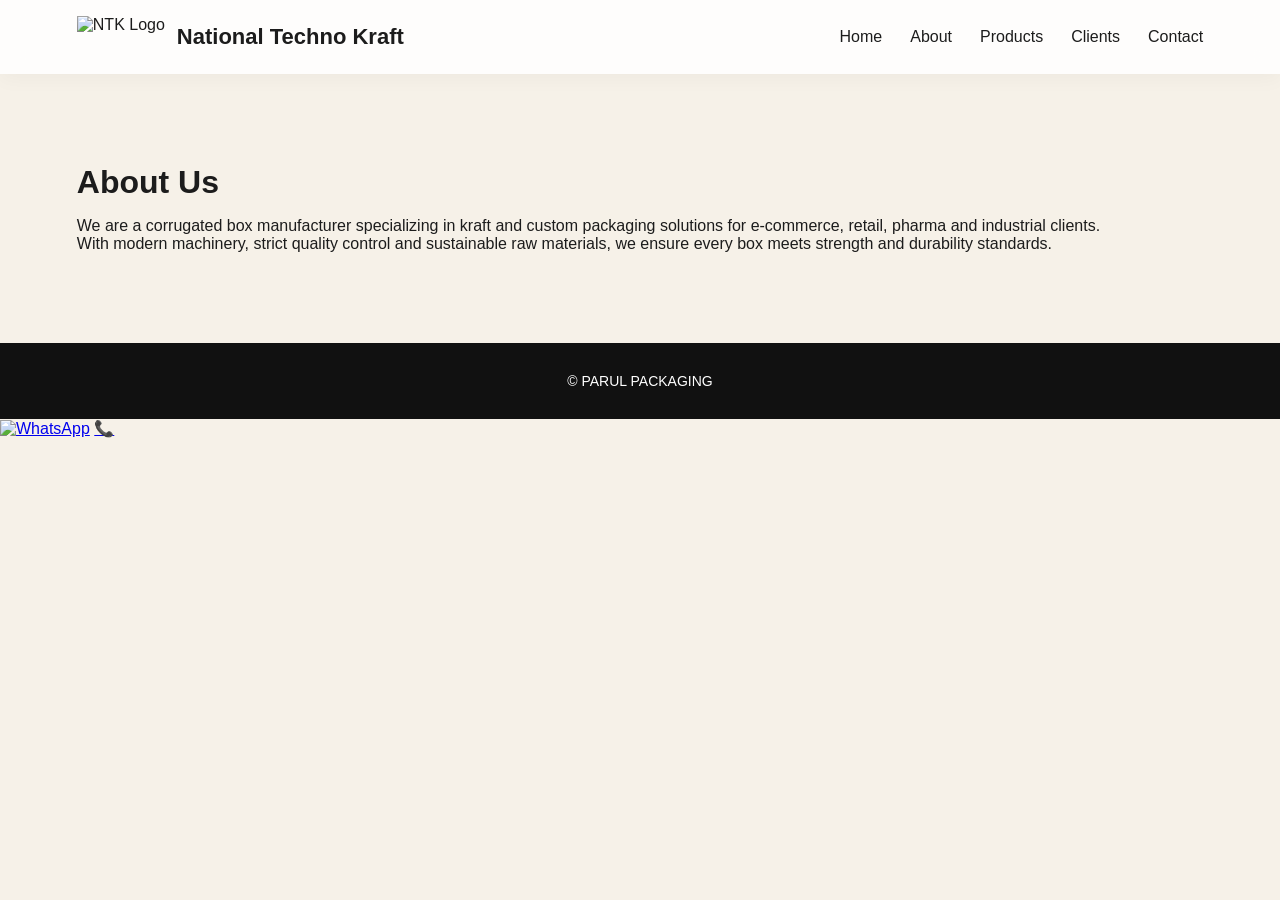
==== about.html @ b8f7e7db "aaaa" ====
<!doctype html>
<html>
<head>
  <meta charset="utf-8">
  <meta name="viewport" content="width=device-width, initial-scale=1">
  <title>About Us</title>
  <link rel="stylesheet" href="style.css">
</head>
<body>

<nav>
  <div class="logo brand">
  <img src="ntk-logo.png" alt="NTK Logo">
  <span>National Techno Kraft</span>
</div>
<div class="menu-toggle">☰</div>

  <div class="navlinks">
    <a href="index.html">Home</a>
    <a href="about.html">About</a>
    <a href="products.html">Products</a>
    <a href="clients.html">Clients</a>
    <a href="contact.html">Contact</a>
  </div>
</nav>

<section class="reveal">
  <h2>About Us</h2>
  <p>
    We are a corrugated box manufacturer specializing in kraft and custom
    packaging solutions for e-commerce, retail, pharma and industrial clients.
  </p>

  <p>
    With modern machinery, strict quality control and sustainable raw materials,
    we ensure every box meets strength and durability standards.
  </p>
</section>

<footer>© PARUL PACKAGING</footer>

<div class="float-wrap">
  <a class="float-btn float-whatsapp" href="https://wa.me/919310332111" target="_blank" title="WhatsApp"><img src="https://upload.wikimedia.org/wikipedia/commons/6/6b/WhatsApp.svg" alt="WhatsApp"></a>
  <a class="float-btn float-call" href="tel:+919310332111" title="Call">📞</a>
</div>

<script src="script.js"></script>
</body>
</html>
---- style.css ----
/* ================= ROOT VARIABLES ================= */

:root{
  --bg-main:#f6f1e8;
  --bg-soft:#efe6d8;
  --bg-card:#ffffff;
  --accent:#7a4b2a;
  --accent-light:#a26a42;
  --text-dark:#1c1c1c;
  --text-muted:#6d6d6d;
  --shadow-soft:0 10px 30px rgba(0,0,0,0.06);
  --radius:14px;
}

*{
  box-sizing:border-box;
  margin:0;
  padding:0;
}

html{
  scroll-behavior:smooth;
}

body{
  font-family:'Poppins',sans-serif;
  background:var(--bg-main);
  color:var(--text-dark);
  -webkit-font-smoothing:antialiased;
}

/* ================= NAVBAR ================= */

nav{
  position:sticky;
  top:0;
  background:rgba(255,255,255,0.85);
  backdrop-filter:blur(12px);
  -webkit-backdrop-filter:blur(12px);
  padding:16px 6%;
  display:flex;
  align-items:center;
  justify-content:space-between;
  z-index:1000;
  box-shadow:0 4px 20px rgba(0,0,0,0.04);
}

.brand{
  display:flex;
  align-items:center;
  gap:12px;
}

.brand img{
  height:42px;
}

.brand span{
  font-size:22px;
  font-weight:600;
}

/* NAV LINKS DESKTOP */

.navlinks{
  display:flex;
  gap:28px;
}

.navlinks a{
  text-decoration:none;
  color:var(--text-dark);
  font-weight:500;
  position:relative;
}

.navlinks a::after{
  content:"";
  position:absolute;
  bottom:-6px;
  left:0;
  width:0;
  height:2px;
  background:var(--accent);
  transition:0.3s;
}

.navlinks a:hover::after{
  width:100%;
}

/* MOBILE MENU BUTTON (LEFT) */

.menu-toggle{
  font-size:28px;
  cursor:pointer;
  display:none;
}

/* ================= HERO ================= */

.hero{
  padding:100px 6%;
  background:linear-gradient(135deg,var(--bg-soft),#f9f4ec);
}

.hero-inner{
  display:flex;
  align-items:center;
  justify-content:space-between;
  gap:50px;
  flex-wrap:wrap;
}

.hero h1{
  font-size:48px;
  margin-bottom:20px;
}

.hero p{
  max-width:600px;
  color:var(--text-muted);
  line-height:1.6;
  margin-bottom:30px;
}

.cta-btn{
  background:var(--accent);
  color:white;
  padding:14px 26px;
  border-radius:30px;
  text-decoration:none;
  display:inline-block;
  transition:0.3s;
}

.cta-btn:hover{
  background:var(--accent-light);
  transform:translateY(-2px);
}

/* ================= SECTIONS ================= */

section{
  padding:90px 6%;
}

section h2{
  font-size:32px;
  margin-bottom:16px;
}

.section-sub{
  color:var(--text-muted);
  max-width:600px;
}

/* ================= GRID ================= */

.grid{
  display:grid;
  grid-template-columns:repeat(auto-fit,minmax(280px,1fr));
  gap:35px;
  margin-top:40px;
}

.card{
  background:var(--bg-card);
  border-radius:var(--radius);
  padding:24px;
  box-shadow:var(--shadow-soft);
  transition:0.4s ease;
}

.card:hover{
  transform:translateY(-10px);
  box-shadow:0 20px 50px rgba(0,0,0,0.1);
}

.card img{
  width:100%;
  height:220px;
  object-fit:cover;
  border-radius:12px;
  margin-bottom:18px;
}

.card h3{
  margin-bottom:10px;
}

.card p{
  color:var(--text-muted);
  line-height:1.5;
}

/* ================= CLIENT LOGOS ================= */

.clients-logos{
  display:grid;
  grid-template-columns:repeat(auto-fit,minmax(180px,1fr));
  gap:30px;
  margin-top:40px;
}

.client-logo{
  background:white;
  padding:20px;
  border-radius:var(--radius);
  box-shadow:var(--shadow-soft);
  display:flex;
  align-items:center;
  justify-content:center;
  transition:0.3s;
}

.client-logo:hover{
  transform:scale(1.05);
}

.client-logo img{
  max-height:80px;
  object-fit:contain;
}

/* ================= CONTACT ================= */

input,textarea{
  width:100%;
  padding:14px;
  margin-bottom:16px;
  border-radius:10px;
  border:1px solid #ddd;
  font-family:inherit;
}

button{
  background:var(--accent);
  color:white;
  padding:12px 24px;
  border:none;
  border-radius:30px;
  cursor:pointer;
  transition:0.3s;
}

button:hover{
  background:var(--accent-light);
}

/* ================= FOOTER ================= */

footer{
  background:#111;
  color:white;
  text-align:center;
  padding:30px;
  font-size:14px;
}

/* ================= SCROLL ANIMATION ================= */

.reveal{
  opacity:0;
  transform:translateY(40px);
  transition:all 0.9s ease;
}

.reveal.show{
  opacity:1;
  transform:translateY(0);
}

/* ================= MOBILE ================= */

@media(max-width:768px){

  nav{
    justify-content:flex-start;
    gap:15px;
  }

  .menu-toggle{
    display:block;
    order:-1; /* forces LEFT side */
  }

  .navlinks{
    position:fixed;
    top:0;
    left:-260px;
    height:100vh;
    width:240px;
    background:white;
    flex-direction:column;
    padding-top:80px;
    gap:25px;
    box-shadow:5px 0 30px rgba(0,0,0,0.1);
    transition:0.4s;
  }

  .navlinks.open{
    left:0;
  }

  .hero-inner{
    flex-direction:column;
  }

  .hero h1{
    font-size:32px;
  }

}
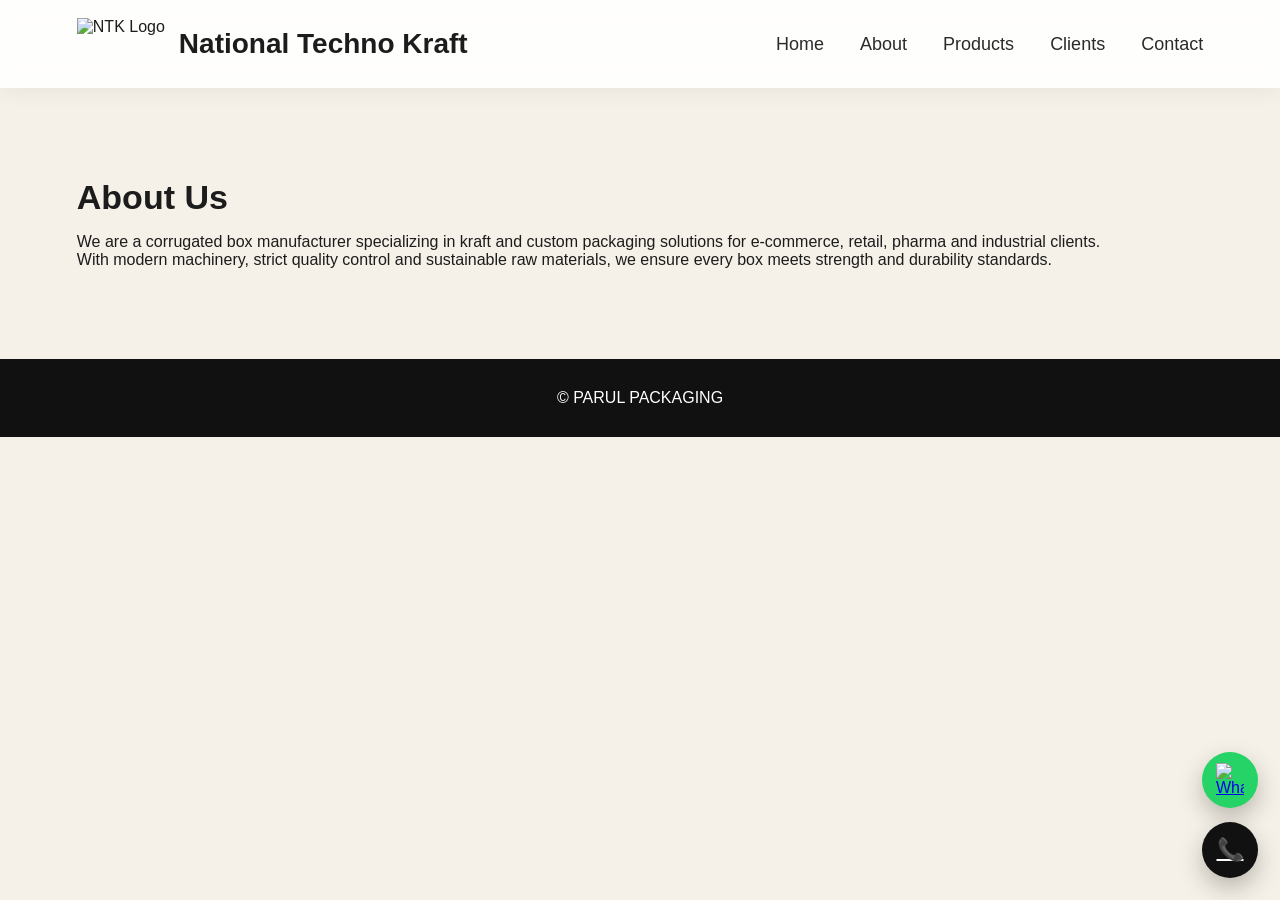
==== commit ceebc415: "ddd" ====
--- a/about.html
+++ b/about.html
@@ -10,7 +10,7 @@
 
 <nav>
   <div class="logo brand">
-  <img src="ntk-logo.png" alt="NTK Logo">
+  <img src="image/capture.png" alt="NTK Logo">
   <span>National Techno Kraft</span>
 </div>
 <div class="menu-toggle">☰</div>
--- a/style.css
+++ b/style.css
@@ -1,314 +1,251 @@
-/* ================= ROOT VARIABLES ================= */
-
 :root{
-  --bg-main:#f6f1e8;
-  --bg-soft:#efe6d8;
-  --bg-card:#ffffff;
-  --accent:#7a4b2a;
-  --accent-light:#a26a42;
-  --text-dark:#1c1c1c;
-  --text-muted:#6d6d6d;
-  --shadow-soft:0 10px 30px rgba(0,0,0,0.06);
-  --radius:14px;
-}
-
-*{
-  box-sizing:border-box;
-  margin:0;
-  padding:0;
-}
-
-html{
-  scroll-behavior:smooth;
-}
+--bg-main:#f6f1e8;
+--bg-soft:#efe6d8;
+--bg-card:#ffffff;
+--accent:#7a4b2a;
+--accent-light:#a26a42;
+--text-dark:#1c1c1c;
+--text-muted:#6d6d6d;
+--shadow-soft:0 10px 30px rgba(0,0,0,0.06);
+--radius:14px;
+}
+
+*{box-sizing:border-box;margin:0;padding:0}
 
 body{
-  font-family:'Poppins',sans-serif;
-  background:var(--bg-main);
-  color:var(--text-dark);
-  -webkit-font-smoothing:antialiased;
-}
-
-/* ================= NAVBAR ================= */
+font-family:'Poppins',sans-serif;
+background:var(--bg-main);
+color:var(--text-dark);
+}
+
+/* NAVBAR */
 
 nav{
-  position:sticky;
-  top:0;
-  background:rgba(255,255,255,0.85);
-  backdrop-filter:blur(12px);
-  -webkit-backdrop-filter:blur(12px);
-  padding:16px 6%;
-  display:flex;
-  align-items:center;
-  justify-content:space-between;
-  z-index:1000;
-  box-shadow:0 4px 20px rgba(0,0,0,0.04);
+position:sticky;
+top:0;
+background:rgba(255,255,255,0.9);
+backdrop-filter:blur(12px);
+-webkit-backdrop-filter:blur(12px);
+padding:18px 6%;
+display:flex;
+align-items:center;
+justify-content:space-between;
+z-index:1000;
+box-shadow:0 4px 20px rgba(0,0,0,0.05);
 }
 
 .brand{
-  display:flex;
-  align-items:center;
-  gap:12px;
-}
-
-.brand img{
-  height:42px;
-}
+display:flex;
+align-items:center;
+gap:14px;
+}
+
+.brand img{height:52px}
 
 .brand span{
-  font-size:22px;
-  font-weight:600;
-}
-
-/* NAV LINKS DESKTOP */
+font-size:28px;
+font-weight:600;
+}
+
+/* DESKTOP NAV */
 
 .navlinks{
-  display:flex;
-  gap:28px;
+display:flex;
+gap:36px;
 }
 
 .navlinks a{
-  text-decoration:none;
-  color:var(--text-dark);
-  font-weight:500;
-  position:relative;
-}
-
-.navlinks a::after{
-  content:"";
-  position:absolute;
-  bottom:-6px;
-  left:0;
-  width:0;
-  height:2px;
-  background:var(--accent);
-  transition:0.3s;
-}
-
-.navlinks a:hover::after{
-  width:100%;
-}
-
-/* MOBILE MENU BUTTON (LEFT) */
+text-decoration:none;
+color:#2a2a2a;
+font-size:18px;
+font-weight:500;
+}
+
+/* MOBILE BUTTON */
 
 .menu-toggle{
-  font-size:28px;
-  cursor:pointer;
-  display:none;
-}
-
-/* ================= HERO ================= */
+display:none;
+font-size:30px;
+cursor:pointer;
+color:var(--accent);
+}
+
+/* HERO */
 
 .hero{
-  padding:100px 6%;
-  background:linear-gradient(135deg,var(--bg-soft),#f9f4ec);
+padding:100px 6%;
+background:linear-gradient(135deg,var(--bg-soft),#f9f4ec);
 }
 
 .hero-inner{
-  display:flex;
-  align-items:center;
-  justify-content:space-between;
-  gap:50px;
-  flex-wrap:wrap;
+display:flex;
+align-items:center;
+gap:60px;
+flex-wrap:wrap;
 }
 
 .hero h1{
-  font-size:48px;
-  margin-bottom:20px;
+font-size:50px;
+margin-bottom:20px;
 }
 
 .hero p{
-  max-width:600px;
-  color:var(--text-muted);
-  line-height:1.6;
-  margin-bottom:30px;
+max-width:600px;
+color:var(--text-muted);
+margin-bottom:30px;
+line-height:1.6;
 }
 
 .cta-btn{
-  background:var(--accent);
-  color:white;
-  padding:14px 26px;
-  border-radius:30px;
-  text-decoration:none;
-  display:inline-block;
-  transition:0.3s;
-}
-
-.cta-btn:hover{
-  background:var(--accent-light);
-  transform:translateY(-2px);
-}
-
-/* ================= SECTIONS ================= */
-
-section{
-  padding:90px 6%;
-}
-
-section h2{
-  font-size:32px;
-  margin-bottom:16px;
-}
-
-.section-sub{
-  color:var(--text-muted);
-  max-width:600px;
-}
-
-/* ================= GRID ================= */
+background:var(--accent);
+color:white;
+padding:14px 28px;
+border-radius:30px;
+text-decoration:none;
+}
+
+/* SECTIONS */
+
+section{padding:90px 6%}
+
+section h2{font-size:34px;margin-bottom:16px}
+
+.section-sub{color:var(--text-muted);max-width:600px}
+
+/* CARDS */
 
 .grid{
-  display:grid;
-  grid-template-columns:repeat(auto-fit,minmax(280px,1fr));
-  gap:35px;
-  margin-top:40px;
+display:grid;
+grid-template-columns:repeat(auto-fit,minmax(280px,1fr));
+gap:40px;
+margin-top:40px;
 }
 
 .card{
-  background:var(--bg-card);
-  border-radius:var(--radius);
-  padding:24px;
-  box-shadow:var(--shadow-soft);
-  transition:0.4s ease;
-}
-
-.card:hover{
-  transform:translateY(-10px);
-  box-shadow:0 20px 50px rgba(0,0,0,0.1);
-}
+background:white;
+border-radius:14px;
+padding:24px;
+box-shadow:var(--shadow-soft);
+transition:.3s;
+}
+
+.card:hover{transform:translateY(-8px)}
 
 .card img{
-  width:100%;
-  height:220px;
-  object-fit:cover;
-  border-radius:12px;
-  margin-bottom:18px;
-}
-
-.card h3{
-  margin-bottom:10px;
-}
-
-.card p{
-  color:var(--text-muted);
-  line-height:1.5;
-}
-
-/* ================= CLIENT LOGOS ================= */
+width:100%;
+height:220px;
+object-fit:cover;
+border-radius:12px;
+margin-bottom:18px;
+}
+
+/* CLIENTS */
 
 .clients-logos{
-  display:grid;
-  grid-template-columns:repeat(auto-fit,minmax(180px,1fr));
-  gap:30px;
-  margin-top:40px;
+display:grid;
+grid-template-columns:repeat(auto-fit,minmax(180px,1fr));
+gap:30px;
+margin-top:40px;
 }
 
 .client-logo{
-  background:white;
-  padding:20px;
-  border-radius:var(--radius);
-  box-shadow:var(--shadow-soft);
-  display:flex;
-  align-items:center;
-  justify-content:center;
-  transition:0.3s;
-}
-
-.client-logo:hover{
-  transform:scale(1.05);
-}
-
-.client-logo img{
-  max-height:80px;
-  object-fit:contain;
-}
-
-/* ================= CONTACT ================= */
-
-input,textarea{
-  width:100%;
-  padding:14px;
-  margin-bottom:16px;
-  border-radius:10px;
-  border:1px solid #ddd;
-  font-family:inherit;
-}
-
-button{
-  background:var(--accent);
-  color:white;
-  padding:12px 24px;
-  border:none;
-  border-radius:30px;
-  cursor:pointer;
-  transition:0.3s;
-}
-
-button:hover{
-  background:var(--accent-light);
-}
-
-/* ================= FOOTER ================= */
+background:white;
+padding:20px;
+border-radius:14px;
+box-shadow:var(--shadow-soft);
+display:flex;
+justify-content:center;
+}
+
+/* FOOTER */
 
 footer{
-  background:#111;
-  color:white;
-  text-align:center;
-  padding:30px;
-  font-size:14px;
-}
-
-/* ================= SCROLL ANIMATION ================= */
+background:#111;
+color:white;
+text-align:center;
+padding:30px;
+}
+
+/* FLOATING BUTTONS */
+
+.float-wrap{
+position:fixed;
+bottom:22px;
+right:22px;
+display:flex;
+flex-direction:column;
+gap:14px;
+z-index:9999;
+}
+
+.float-btn{
+width:56px;
+height:56px;
+border-radius:50%;
+display:flex;
+align-items:center;
+justify-content:center;
+box-shadow:0 10px 25px rgba(0,0,0,.25);
+}
+
+.float-whatsapp{background:#25D366}
+
+.float-call{
+background:#111;
+color:white;
+font-size:22px;
+}
+
+.float-whatsapp img{width:28px}
+
+/* ANIMATION */
 
 .reveal{
-  opacity:0;
-  transform:translateY(40px);
-  transition:all 0.9s ease;
+opacity:0;
+transform:translateY(40px);
+transition:.8s;
 }
 
 .reveal.show{
-  opacity:1;
-  transform:translateY(0);
-}
-
-/* ================= MOBILE ================= */
+opacity:1;
+transform:none;
+}
+
+/* MOBILE */
 
 @media(max-width:768px){
 
-  nav{
-    justify-content:flex-start;
-    gap:15px;
-  }
-
-  .menu-toggle{
-    display:block;
-    order:-1; /* forces LEFT side */
-  }
-
-  .navlinks{
-    position:fixed;
-    top:0;
-    left:-260px;
-    height:100vh;
-    width:240px;
-    background:white;
-    flex-direction:column;
-    padding-top:80px;
-    gap:25px;
-    box-shadow:5px 0 30px rgba(0,0,0,0.1);
-    transition:0.4s;
-  }
-
-  .navlinks.open{
-    left:0;
-  }
-
-  .hero-inner{
-    flex-direction:column;
-  }
-
-  .hero h1{
-    font-size:32px;
-  }
-
-}
+.menu-toggle{display:block}
+
+.navlinks{
+position:fixed;
+top:0;
+left:-260px;
+height:100vh;
+width:240px;
+background:linear-gradient(180deg,#f6efe6,#efe3d2);
+padding-top:110px;
+display:flex;
+flex-direction:column;
+gap:24px;
+box-shadow:6px 0 30px rgba(0,0,0,.15);
+transition:.4s;
+}
+
+.navlinks.open{left:0}
+
+.navlinks a{
+font-size:19px;
+padding-left:28px;
+color:#7a4b2a;
+}
+
+.hero-inner{flex-direction:column}
+
+.hero h1{font-size:32px}
+
+.brand span{font-size:20px}
+
+.brand img{height:40px}
+
+}
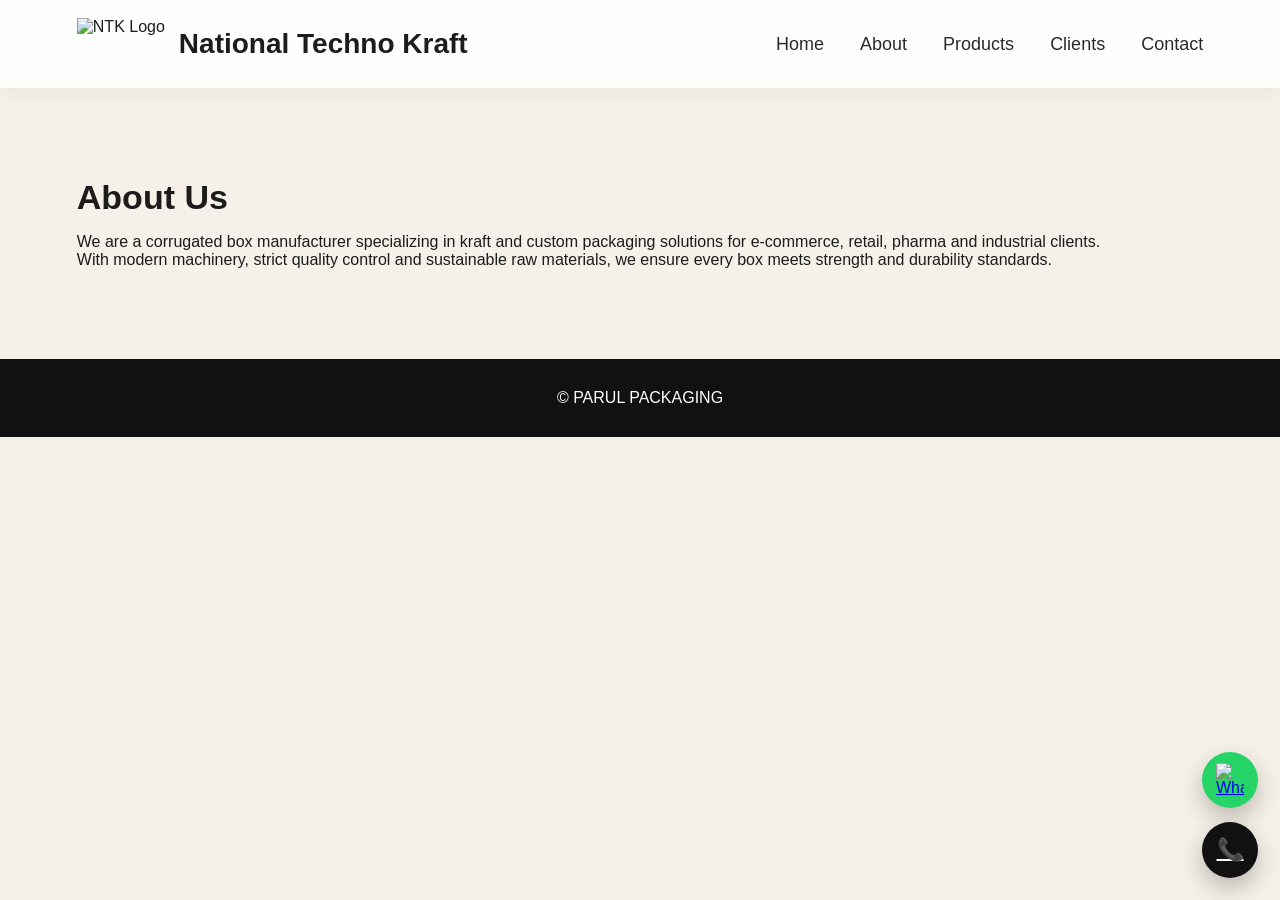
==== commit c0dc2af7: "Update about.html" ====
--- a/about.html
+++ b/about.html
@@ -10,7 +10,7 @@
 
 <nav>
   <div class="logo brand">
-  <img src="image/capture.png" alt="NTK Logo">
+  <img src="image/Capture.png" alt="NTK Logo">
   <span>National Techno Kraft</span>
 </div>
 <div class="menu-toggle">☰</div>
@@ -47,3 +47,4 @@
 <script src="script.js"></script>
 </body>
 </html>
+
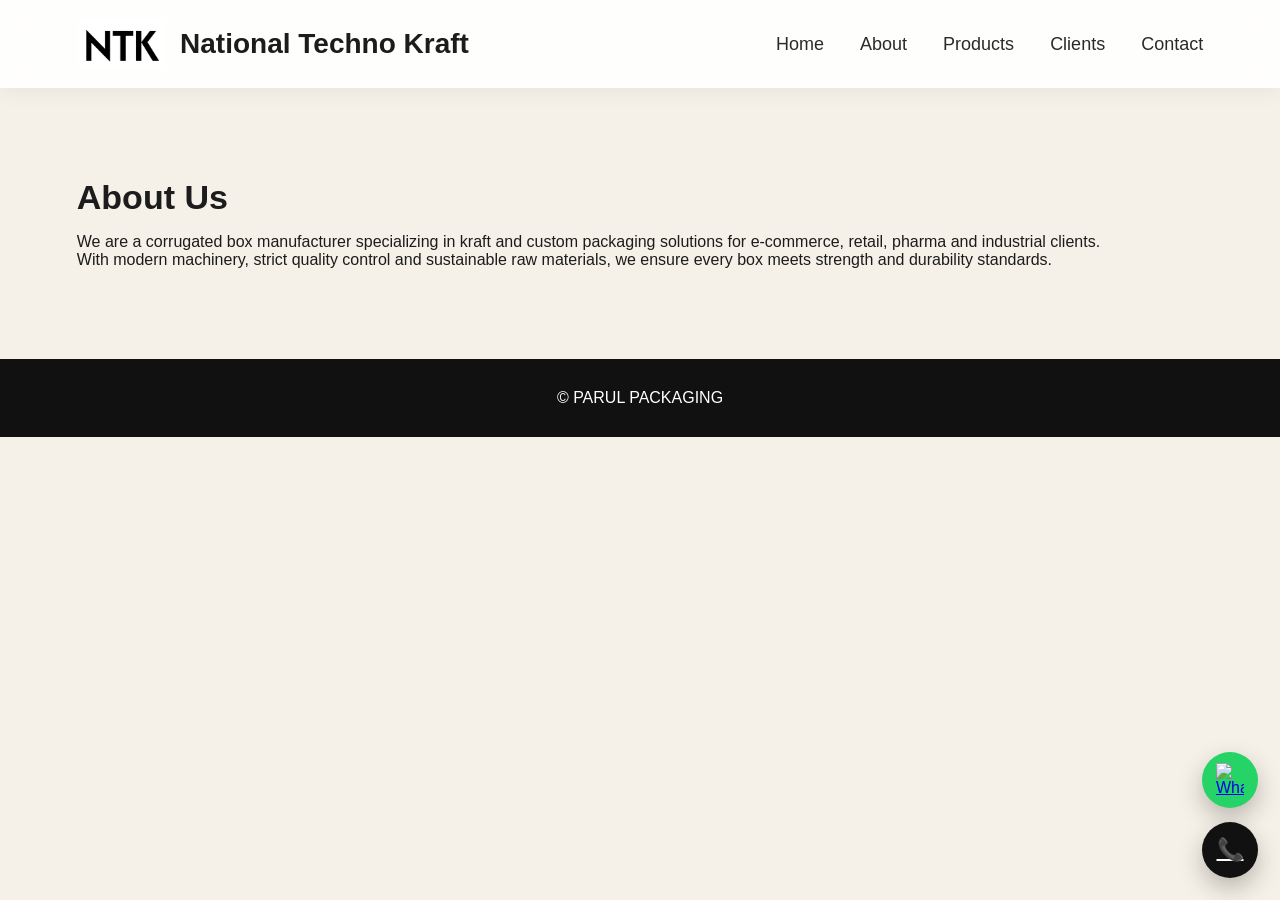
==== commit a1c7ab48: "ddd" ====
--- a/about.html
+++ b/about.html
@@ -10,7 +10,7 @@
 
 <nav>
   <div class="logo brand">
-  <img src="image/Capture.png" alt="NTK Logo">
+  <img src="image/Capture.PNG" alt="NTK Logo">
   <span>National Techno Kraft</span>
 </div>
 <div class="menu-toggle">☰</div>
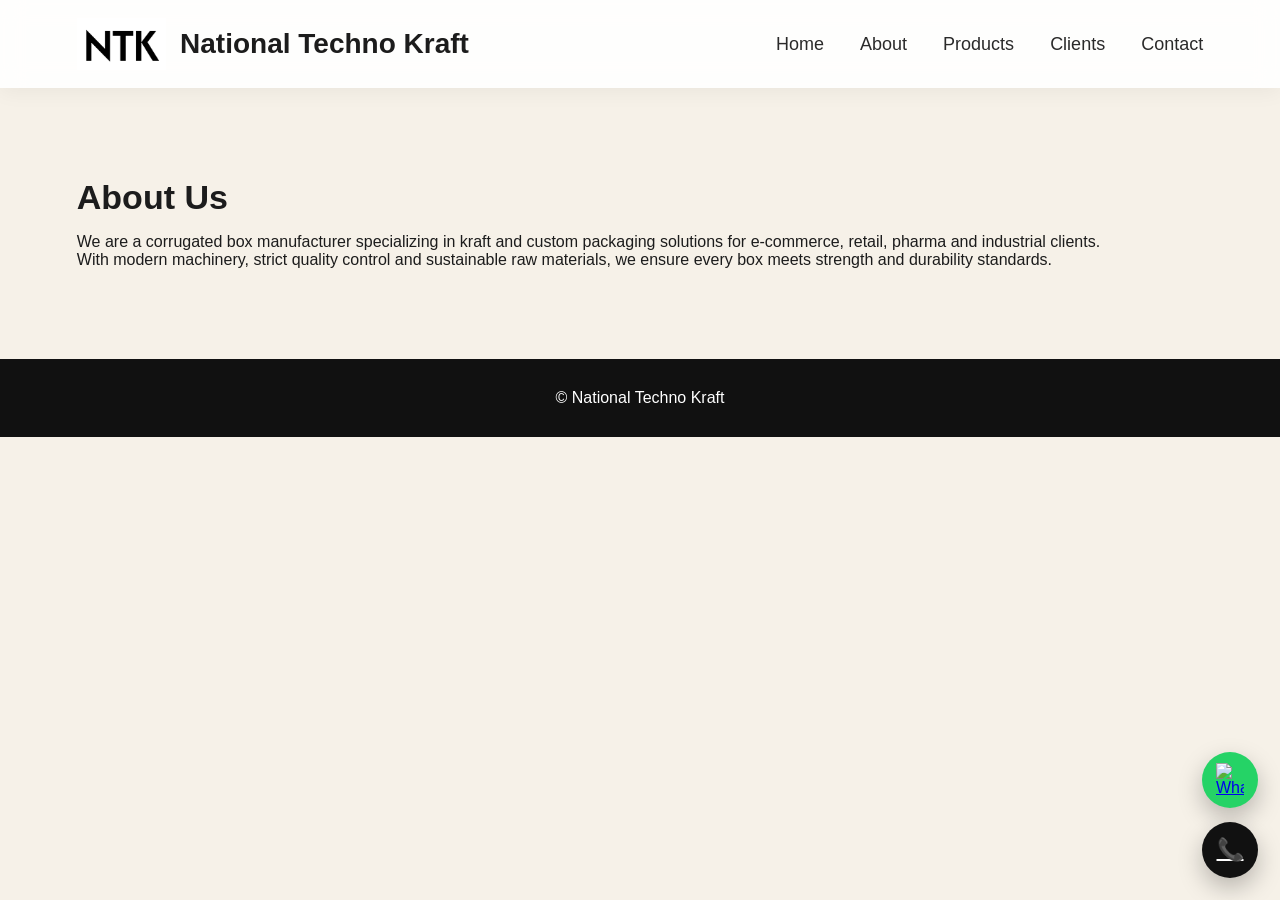
==== commit 931359d7: "push" ====
--- a/about.html
+++ b/about.html
@@ -37,7 +37,7 @@
   </p>
 </section>
 
-<footer>© PARUL PACKAGING</footer>
+<footer>© National Techno Kraft</footer>
 
 <div class="float-wrap">
   <a class="float-btn float-whatsapp" href="https://wa.me/919310332111" target="_blank" title="WhatsApp"><img src="https://upload.wikimedia.org/wikipedia/commons/6/6b/WhatsApp.svg" alt="WhatsApp"></a>
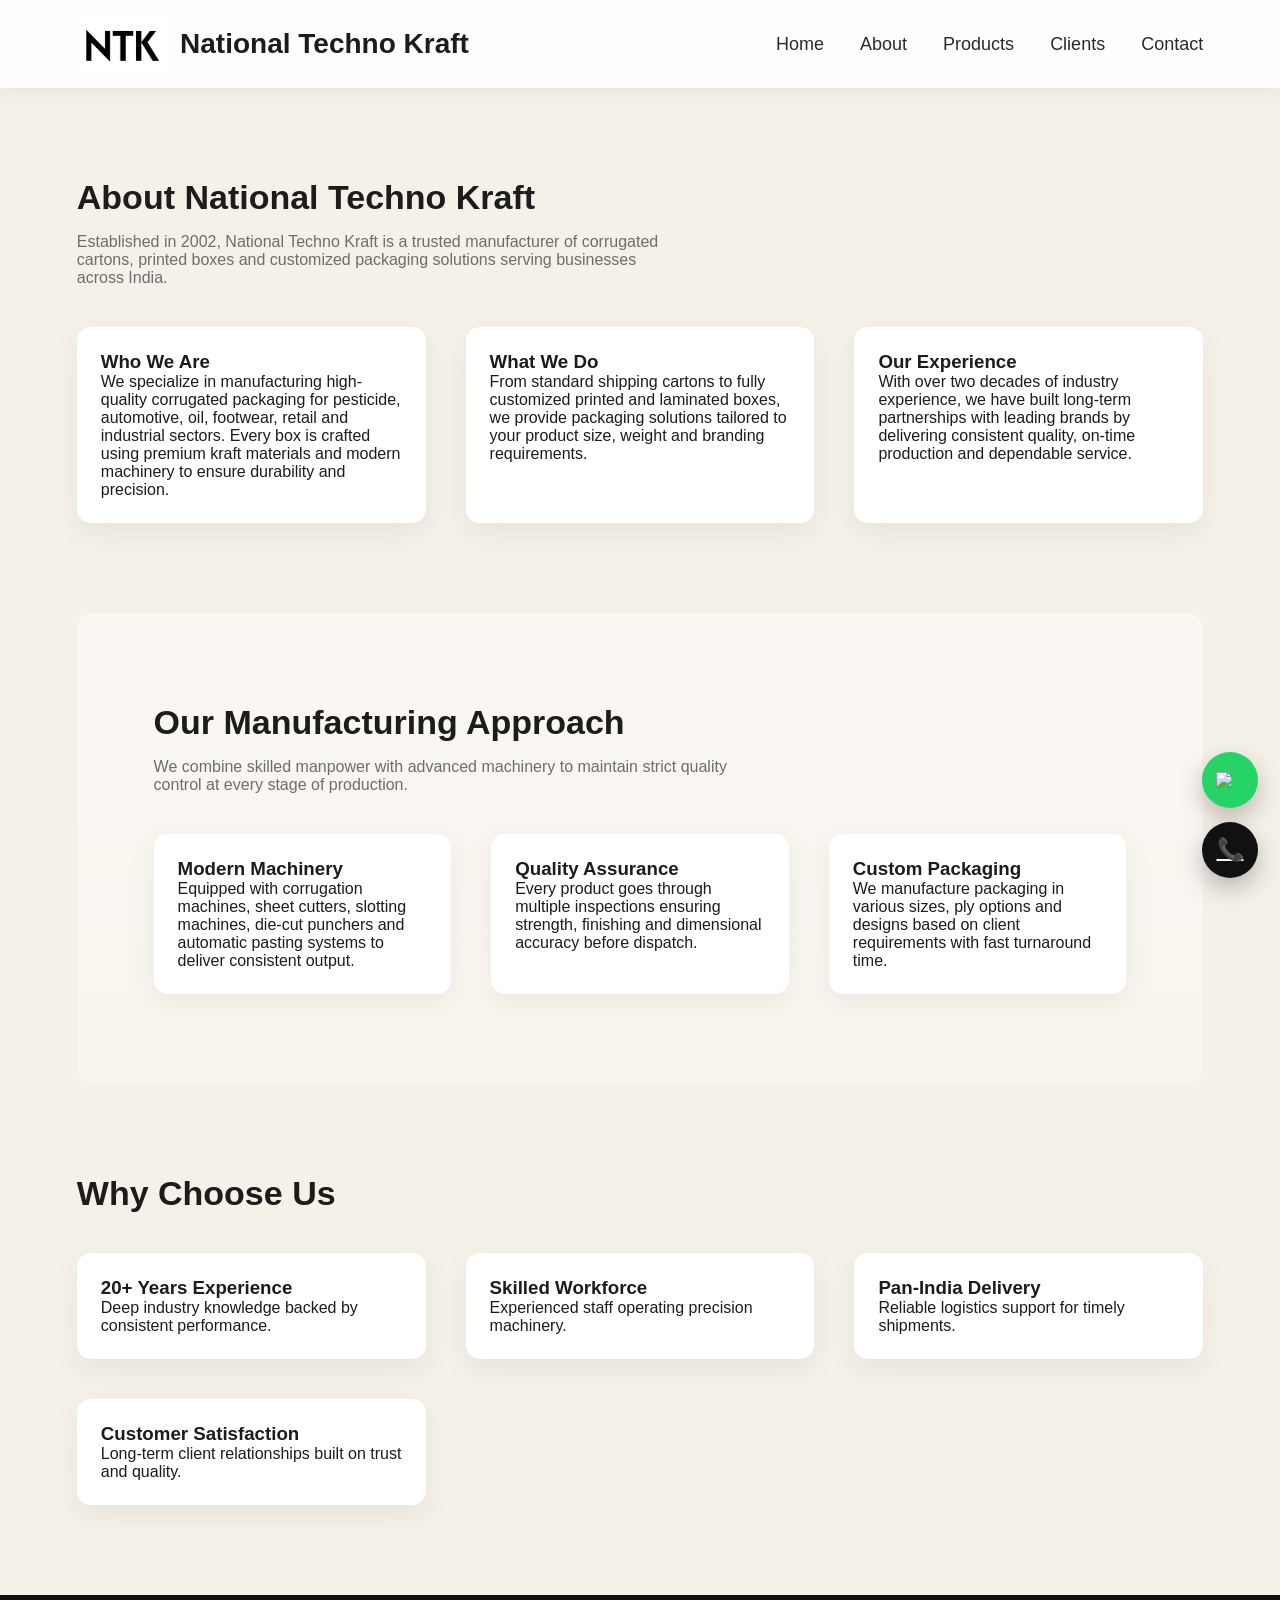
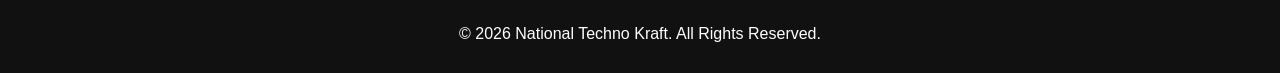
==== commit b773e66e: "dd" ====
--- a/about.html
+++ b/about.html
@@ -1,50 +1,148 @@
 <!doctype html>
 <html>
 <head>
-  <meta charset="utf-8">
-  <meta name="viewport" content="width=device-width, initial-scale=1">
-  <title>About Us</title>
-  <link rel="stylesheet" href="style.css">
+<meta charset="utf-8">
+<meta name="viewport" content="width=device-width, initial-scale=1">
+<title>About — National Techno Kraft</title>
+<link rel="stylesheet" href="style.css">
 </head>
+
 <body>
 
 <nav>
-  <div class="logo brand">
-  <img src="image/Capture.PNG" alt="NTK Logo">
-  <span>National Techno Kraft</span>
+<div class="logo brand">
+<img src="image/Capture.PNG" alt="NTK Logo">
+<span>National Techno Kraft</span>
 </div>
+
 <div class="menu-toggle">☰</div>
 
-  <div class="navlinks">
-    <a href="index.html">Home</a>
-    <a href="about.html">About</a>
-    <a href="products.html">Products</a>
-    <a href="clients.html">Clients</a>
-    <a href="contact.html">Contact</a>
-  </div>
+<div class="navlinks">
+<a href="index.html">Home</a>
+<a href="about.html">About</a>
+<a href="products.html">Products</a>
+<a href="clients.html">Clients</a>
+<a href="contact.html">Contact</a>
+</div>
 </nav>
 
-<section class="reveal">
-  <h2>About Us</h2>
-  <p>
-    We are a corrugated box manufacturer specializing in kraft and custom
-    packaging solutions for e-commerce, retail, pharma and industrial clients.
-  </p>
+<!-- ABOUT INTRO -->
 
-  <p>
-    With modern machinery, strict quality control and sustainable raw materials,
-    we ensure every box meets strength and durability standards.
-  </p>
+<section>
+<h2>About National Techno Kraft</h2>
+
+<p class="section-sub">
+Established in 2002, National Techno Kraft is a trusted manufacturer of corrugated cartons, printed boxes and customized packaging solutions serving businesses across India.
+</p>
+
+<div class="grid">
+
+<div class="card reveal">
+<h3>Who We Are</h3>
+<p>
+We specialize in manufacturing high-quality corrugated packaging for pesticide, automotive, oil, footwear, retail and industrial sectors. Every box is crafted using premium kraft materials and modern machinery to ensure durability and precision.
+</p>
+</div>
+
+<div class="card reveal">
+<h3>What We Do</h3>
+<p>
+From standard shipping cartons to fully customized printed and laminated boxes, we provide packaging solutions tailored to your product size, weight and branding requirements.
+</p>
+</div>
+
+<div class="card reveal">
+<h3>Our Experience</h3>
+<p>
+With over two decades of industry experience, we have built long-term partnerships with leading brands by delivering consistent quality, on-time production and dependable service.
+</p>
+</div>
+
+</div>
+
 </section>
 
-<footer>© National Techno Kraft</footer>
+<!-- OUR PROCESS -->
+
+<section style="background:linear-gradient(180deg,#ffffff80,#ffffff40);border-radius:16px;margin:0 6%;">
+
+<h2>Our Manufacturing Approach</h2>
+
+<p class="section-sub">
+We combine skilled manpower with advanced machinery to maintain strict quality control at every stage of production.
+</p>
+
+<div class="grid">
+
+<div class="card reveal">
+<h3>Modern Machinery</h3>
+<p>
+Equipped with corrugation machines, sheet cutters, slotting machines, die-cut punchers and automatic pasting systems to deliver consistent output.
+</p>
+</div>
+
+<div class="card reveal">
+<h3>Quality Assurance</h3>
+<p>
+Every product goes through multiple inspections ensuring strength, finishing and dimensional accuracy before dispatch.
+</p>
+</div>
+
+<div class="card reveal">
+<h3>Custom Packaging</h3>
+<p>
+We manufacture packaging in various sizes, ply options and designs based on client requirements with fast turnaround time.
+</p>
+</div>
+
+</div>
+
+</section>
+
+<!-- WHY CHOOSE US -->
+
+<section>
+
+<h2>Why Choose Us</h2>
+
+<div class="grid">
+
+<div class="card reveal">
+<h3>20+ Years Experience</h3>
+<p>Deep industry knowledge backed by consistent performance.</p>
+</div>
+
+<div class="card reveal">
+<h3>Skilled Workforce</h3>
+<p>Experienced staff operating precision machinery.</p>
+</div>
+
+<div class="card reveal">
+<h3>Pan-India Delivery</h3>
+<p>Reliable logistics support for timely shipments.</p>
+</div>
+
+<div class="card reveal">
+<h3>Customer Satisfaction</h3>
+<p>Long-term client relationships built on trust and quality.</p>
+</div>
+
+</div>
+
+</section>
+
+<footer>
+© 2026 National Techno Kraft. All Rights Reserved.
+</footer>
 
 <div class="float-wrap">
-  <a class="float-btn float-whatsapp" href="https://wa.me/919310332111" target="_blank" title="WhatsApp"><img src="https://upload.wikimedia.org/wikipedia/commons/6/6b/WhatsApp.svg" alt="WhatsApp"></a>
-  <a class="float-btn float-call" href="tel:+919310332111" title="Call">📞</a>
+<a class="float-btn float-whatsapp" href="https://wa.me/919310332111" target="_blank">
+<img src="https://upload.wikimedia.org/wikipedia/commons/6/6b/WhatsApp.svg">
+</a>
+<a class="float-btn float-call" href="tel:+919310332111">📞</a>
 </div>
 
 <script src="script.js"></script>
+
 </body>
 </html>
-
--- a/style.css
+++ b/style.css
@@ -12,11 +12,19 @@
 
 *{box-sizing:border-box;margin:0;padding:0}
 
+html, body{
+height:100%;
+}
+
 body{
+display:flex;
+flex-direction:column;
+min-height:100vh;
 font-family:'Poppins',sans-serif;
 background:var(--bg-main);
 color:var(--text-dark);
 }
+
 
 /* NAVBAR */
 
@@ -160,11 +168,13 @@
 /* FOOTER */
 
 footer{
+margin-top:auto;
 background:#111;
 color:white;
 text-align:center;
 padding:30px;
 }
+
 
 /* FLOATING BUTTONS */
 
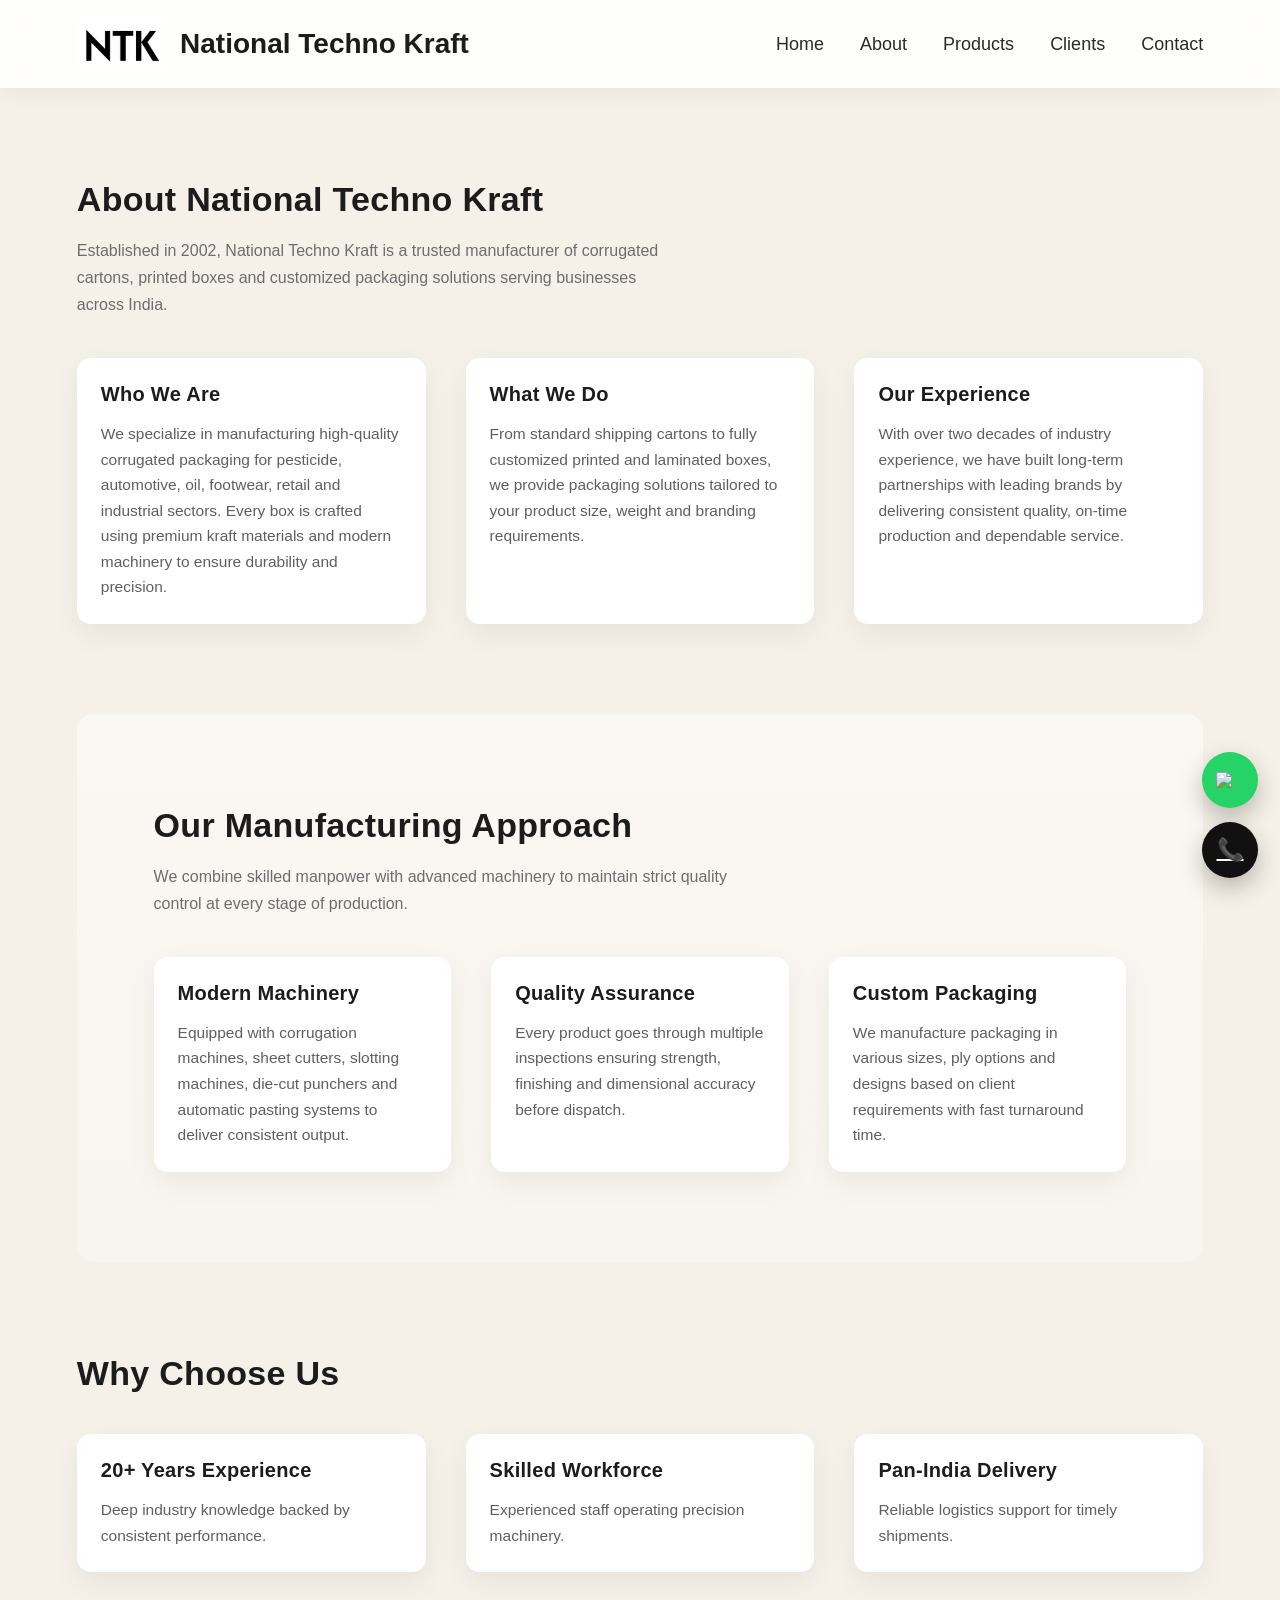
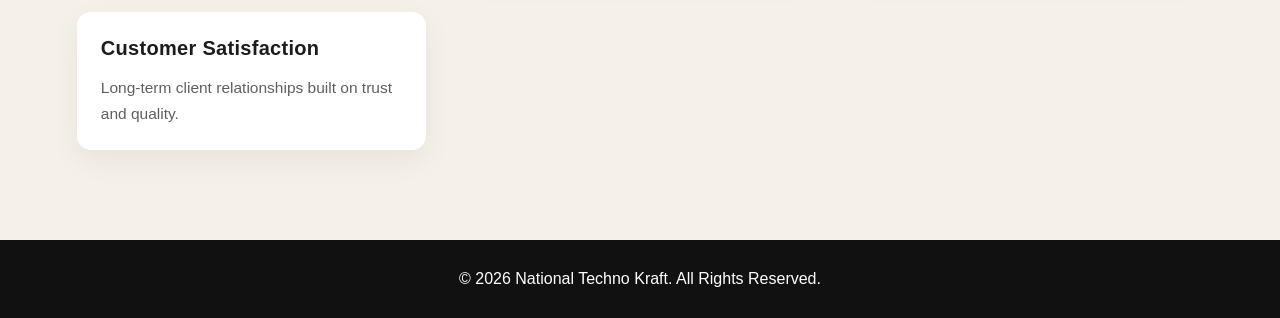
==== commit bbe2073b: "ss" ====
--- a/about.html
+++ b/about.html
@@ -4,7 +4,7 @@
 <meta charset="utf-8">
 <meta name="viewport" content="width=device-width, initial-scale=1">
 <title>About — National Techno Kraft</title>
-<link rel="stylesheet" href="style.css">
+<link rel="stylesheet" href="style.css?v=2">
 </head>
 
 <body>
--- a/style.css
+++ b/style.css
@@ -24,6 +24,117 @@
 background:var(--bg-main);
 color:var(--text-dark);
 }
+/* GLOBAL TEXT POLISH */
+
+h1,h2,h3{
+line-height:1.25;
+letter-spacing:0.3px;
+}
+
+h2{
+margin-bottom:22px;
+}
+
+h3{
+font-size:20px;
+margin-bottom:12px;
+}
+
+p{
+font-size:16px;
+line-height:1.7;
+color:#5f5f5f;
+}
+
+/* SECTION SPACING */
+
+section{
+padding:110px 6%;
+}
+
+/* CARD TYPOGRAPHY FIX */
+
+.card{
+padding:32px;
+}
+
+.card h3{
+margin-bottom:14px;
+}
+
+.card p{
+margin-top:6px;
+font-size:15.5px;
+line-height:1.65;
+}
+
+/* GRID GAP IMPROVEMENT */
+
+.grid{
+gap:45px;
+}
+
+/* MOBILE FONT ADJUST */
+
+@media(max-width:768px){
+
+.menu-toggle{
+display:block;
+font-size:32px;
+cursor:pointer;
+color:var(--accent);
+margin-left:auto;
+}
+
+/* RIGHT SLIDE MENU */
+
+.navlinks{
+position:fixed;
+top:0;
+right:-280px;
+height:100vh;
+width:260px;
+background:linear-gradient(180deg,#f6efe6,#efe3d2);
+padding-top:120px;
+display:flex;
+flex-direction:column;
+gap:28px;
+box-shadow:-6px 0 35px rgba(0,0,0,0.2);
+transition:0.4s ease;
+}
+
+.navlinks.open{
+right:0;
+}
+
+.navlinks a{
+font-size:20px;
+font-weight:600;
+padding-left:32px;
+color:#7a4b2a;
+letter-spacing:.5px;
+}
+
+/* HERO MOBILE */
+
+.hero-inner{
+flex-direction:column;
+}
+
+.hero h1{
+font-size:32px;
+}
+
+.brand span{
+font-size:20px;
+}
+
+.brand img{
+height:40px;
+}
+
+}
+
 
 
 /* NAVBAR */
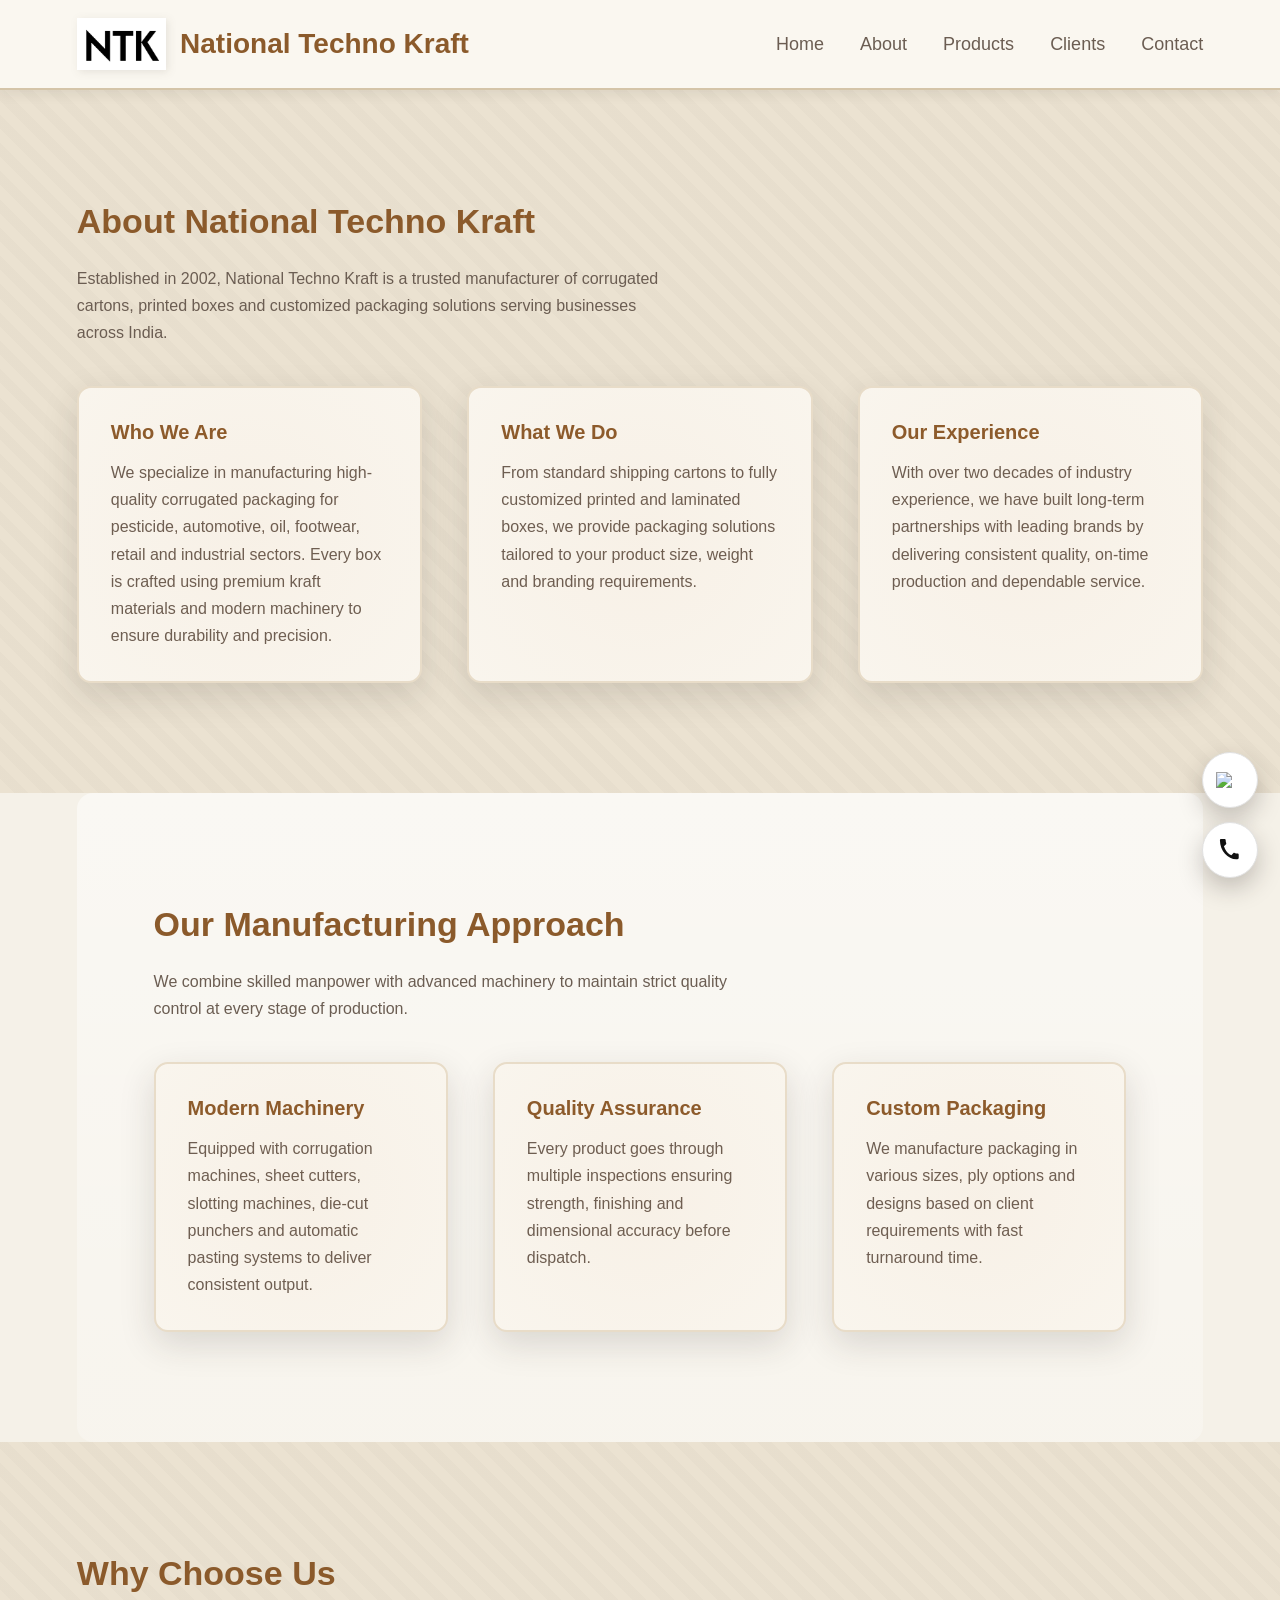
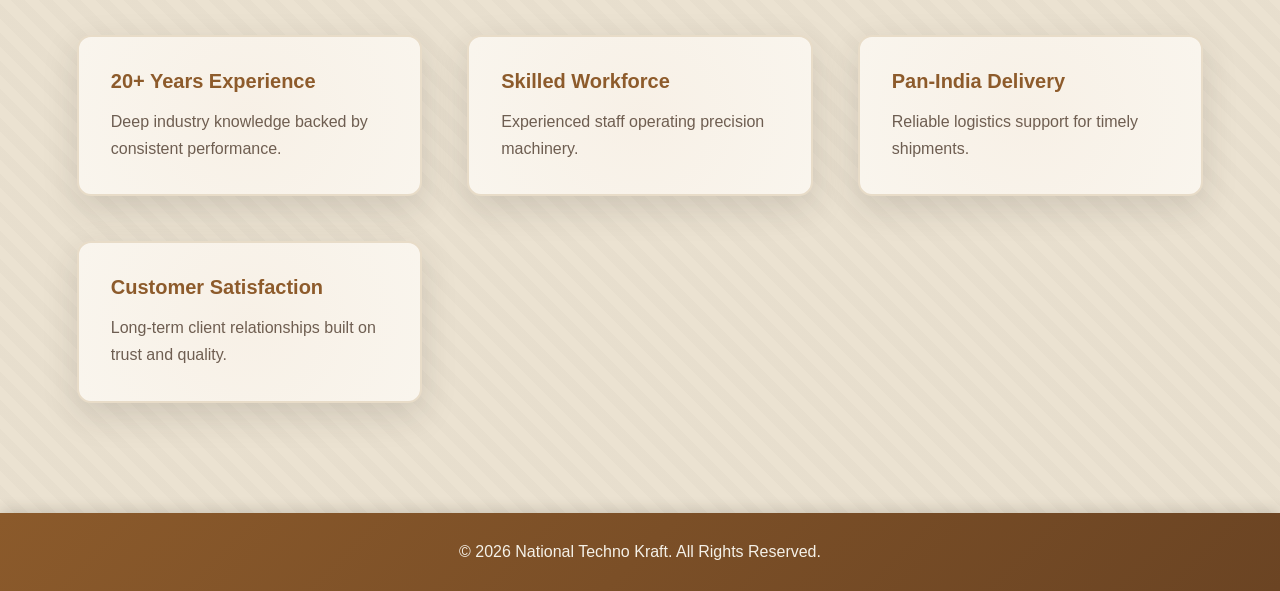
==== commit bb42ccb5: "ssss" ====
--- a/about.html
+++ b/about.html
@@ -139,7 +139,12 @@
 <a class="float-btn float-whatsapp" href="https://wa.me/919310332111" target="_blank">
 <img src="https://upload.wikimedia.org/wikipedia/commons/6/6b/WhatsApp.svg">
 </a>
-<a class="float-btn float-call" href="tel:+919310332111">📞</a>
+<a class="float-btn float-call" href="tel:+919310332111">
+<svg width="22" height="22" viewBox="0 0 24 24" fill="#111">
+<path d="M6.6 10.8c1.5 3 3.9 5.4 6.9 6.9l2.3-2.3c.3-.3.8-.4 1.2-.2 1 .4 2.1.6 3.2.6.7 0 1.3.6 1.3 1.3v3.6c0 .7-.6 1.3-1.3 1.3C10.7 23 1 13.3 1 1.3 1 .6 1.6 0 2.3 0H6c.7 0 1.3.6 1.3 1.3 0 1.1.2 2.2.6 3.2.1.4 0 .9-.2 1.2l-2.3 2.3z"/>
+</svg>
+</a>
+
 </div>
 
 <script src="script.js"></script>
--- a/style.css
+++ b/style.css
@@ -1,20 +1,31 @@
 :root{
---bg-main:#f6f1e8;
---bg-soft:#efe6d8;
---bg-card:#ffffff;
---accent:#7a4b2a;
---accent-light:#a26a42;
---text-dark:#1c1c1c;
---text-muted:#6d6d6d;
---shadow-soft:0 10px 30px rgba(0,0,0,0.06);
---radius:14px;
+/* BACKGROUNDS (warm beige/browns inspired by cardboard) */
+--bg-main: #f5f1e8;           /* soft cream - main page */
+--bg-soft: #e8dcc8;           /* warm sand - hero + panels */
+--bg-card: #faf7f0;           /* off-white cards for contrast */
+
+/* ACCENTS (rich browns and burnt orange for depth) */
+--accent: #c87533;            /* burnt orange/terracotta - vibrant but natural */
+--accent-light: #d4965f;      /* lighter caramel hover */
+--accent-dark: #8b5a2b;       /* deep brown for depth */
+
+/* TEXT */
+--text-dark: #2d2520;         /* dark chocolate brown for readability */
+--text-muted: #6b5d52;        /* warm medium brown */
+
+/* EFFECTS */
+--shadow-soft: 0 12px 35px rgba(45, 37, 32, 0.15);
+--shadow-hover: 0 20px 45px rgba(45, 37, 32, 0.25);
+--radius: 14px;
+
+/* SUBTLE GRADIENTS for depth */
+--gradient-warm: linear-gradient(135deg, #f5f1e8, #ede4d3);
+--gradient-accent: linear-gradient(135deg, #c87533, #d4965f);
 }
 
 *{box-sizing:border-box;margin:0;padding:0}
 
-html, body{
-height:100%;
-}
+html,body{height:100%}
 
 body{
 display:flex;
@@ -24,176 +35,114 @@
 background:var(--bg-main);
 color:var(--text-dark);
 }
-/* GLOBAL TEXT POLISH */
+
+/* TEXT */
 
 h1,h2,h3{
 line-height:1.25;
-letter-spacing:0.3px;
-}
-
-h2{
-margin-bottom:22px;
-}
-
-h3{
-font-size:20px;
-margin-bottom:12px;
+color:var(--text-dark);
 }
 
 p{
 font-size:16px;
 line-height:1.7;
-color:#5f5f5f;
-}
-
-/* SECTION SPACING */
-
-section{
-padding:110px 6%;
-}
-
-/* CARD TYPOGRAPHY FIX */
-
-.card{
-padding:32px;
-}
-
-.card h3{
-margin-bottom:14px;
-}
-
-.card p{
-margin-top:6px;
-font-size:15.5px;
-line-height:1.65;
-}
-
-/* GRID GAP IMPROVEMENT */
-
-.grid{
-gap:45px;
-}
-
-/* MOBILE FONT ADJUST */
-
-@media(max-width:768px){
+color:var(--text-muted);
+}
+
+/* NAVBAR */
+
+nav{
+position:sticky;
+top:0;
+background:var(--bg-card);
+border-bottom:2px solid #d4c4a8;
+padding:18px 6%;
+display:flex;
+align-items:center;
+justify-content:space-between;
+z-index:1000;
+box-shadow: 0 4px 12px rgba(45, 37, 32, 0.08);
+}
+
+.brand{
+display:flex;
+align-items:center;
+gap:14px;
+}
+
+.brand img{
+height:52px;
+filter: drop-shadow(2px 2px 4px rgba(45, 37, 32, 0.1));
+}
+
+.brand span{
+font-size:28px;
+font-weight:600;
+color:var(--accent-dark);
+}
+
+/* DESKTOP MENU */
+
+.navlinks{
+display:flex;
+gap:36px;
+}
+
+.navlinks a{
+text-decoration:none;
+font-size:18px;
+font-weight:500;
+color:var(--text-muted);
+transition: all 0.3s;
+position: relative;
+}
+
+.navlinks a::after {
+content: '';
+position: absolute;
+bottom: -4px;
+left: 0;
+width: 0;
+height: 2px;
+background: var(--accent);
+transition: width 0.3s;
+}
+
+.navlinks a:hover {
+color: var(--accent);
+}
+
+.navlinks a:hover::after {
+width: 100%;
+}
+
+/* MOBILE BUTTON */
 
 .menu-toggle{
-display:block;
+display:none;
 font-size:32px;
 cursor:pointer;
 color:var(--accent);
-margin-left:auto;
-}
-
-/* RIGHT SLIDE MENU */
-
-.navlinks{
-position:fixed;
-top:0;
-right:-280px;
-height:100vh;
-width:260px;
-background:linear-gradient(180deg,#f6efe6,#efe3d2);
-padding-top:120px;
-display:flex;
-flex-direction:column;
-gap:28px;
-box-shadow:-6px 0 35px rgba(0,0,0,0.2);
-transition:0.4s ease;
-}
-
-.navlinks.open{
-right:0;
-}
-
-.navlinks a{
-font-size:20px;
-font-weight:600;
-padding-left:32px;
-color:#7a4b2a;
-letter-spacing:.5px;
-}
-
-/* HERO MOBILE */
-
-.hero-inner{
-flex-direction:column;
-}
-
-.hero h1{
-font-size:32px;
-}
-
-.brand span{
-font-size:20px;
-}
-
-.brand img{
-height:40px;
-}
-
-}
-
-
-
-/* NAVBAR */
-
-nav{
-position:sticky;
-top:0;
-background:rgba(255,255,255,0.9);
-backdrop-filter:blur(12px);
--webkit-backdrop-filter:blur(12px);
-padding:18px 6%;
-display:flex;
-align-items:center;
-justify-content:space-between;
-z-index:1000;
-box-shadow:0 4px 20px rgba(0,0,0,0.05);
-}
-
-.brand{
-display:flex;
-align-items:center;
-gap:14px;
-}
-
-.brand img{height:52px}
-
-.brand span{
-font-size:28px;
-font-weight:600;
-}
-
-/* DESKTOP NAV */
-
-.navlinks{
-display:flex;
-gap:36px;
-}
-
-.navlinks a{
-text-decoration:none;
-color:#2a2a2a;
-font-size:18px;
-font-weight:500;
-}
-
-/* MOBILE BUTTON */
-
-.menu-toggle{
-display:none;
-font-size:30px;
-cursor:pointer;
-color:var(--accent);
 }
 
 /* HERO */
 
 .hero{
-padding:100px 6%;
-background:linear-gradient(135deg,var(--bg-soft),#f9f4ec);
+padding:120px 6%;
+background: var(--gradient-warm);
+position: relative;
+}
+
+.hero::before {
+content: '';
+position: absolute;
+top: 0;
+left: 0;
+right: 0;
+bottom: 0;
+background-image: 
+    repeating-linear-gradient(90deg, transparent, transparent 2px, rgba(200, 117, 51, 0.03) 2px, rgba(200, 117, 51, 0.03) 4px);
+pointer-events: none;
 }
 
 .hero-inner{
@@ -201,54 +150,120 @@
 align-items:center;
 gap:60px;
 flex-wrap:wrap;
+position: relative;
+z-index: 1;
 }
 
 .hero h1{
-font-size:50px;
+font-size:48px;
 margin-bottom:20px;
+color:var(--accent-dark);
+text-shadow: 2px 2px 4px rgba(255, 255, 255, 0.5);
 }
 
 .hero p{
 max-width:600px;
-color:var(--text-muted);
 margin-bottom:30px;
-line-height:1.6;
-}
+}
+
+/* BUTTON */
 
 .cta-btn{
-background:var(--accent);
+background: var(--gradient-accent);
 color:white;
-padding:14px 28px;
+padding:14px 32px;
 border-radius:30px;
 text-decoration:none;
+font-weight: 600;
+box-shadow: 0 8px 20px rgba(200, 117, 51, 0.3);
+transition: all 0.3s;
+display: inline-block;
+border: 2px solid transparent;
+}
+
+.cta-btn:hover {
+transform: translateY(-2px);
+box-shadow: 0 15px 30px rgba(200, 117, 51, 0.4);
+border-color: var(--accent-dark);
 }
 
 /* SECTIONS */
 
-section{padding:90px 6%}
-
-section h2{font-size:34px;margin-bottom:16px}
-
-.section-sub{color:var(--text-muted);max-width:600px}
-
-/* CARDS */
+section{
+padding:110px 6%;
+}
+
+section:nth-child(even){
+background: #ebe2d1;
+background-image: 
+    repeating-linear-gradient(45deg, transparent, transparent 10px, rgba(45, 37, 32, 0.02) 10px, rgba(45, 37, 32, 0.02) 20px);
+}
+
+h2{
+font-size:34px;
+margin-bottom:22px;
+color:var(--accent-dark);
+}
+
+.section-sub{
+max-width:600px;
+}
+
+/* GRID */
 
 .grid{
 display:grid;
 grid-template-columns:repeat(auto-fit,minmax(280px,1fr));
-gap:40px;
+gap:45px;
 margin-top:40px;
 }
 
+/* CARDS */
+
 .card{
-background:white;
+background:var(--bg-card);
 border-radius:14px;
-padding:24px;
-box-shadow:var(--shadow-soft);
+padding:32px;
+border:2px solid #e8dcc8;
+box-shadow: var(--shadow-soft);
 transition:.3s;
-}
-
-.card:hover{transform:translateY(-8px)}
+position: relative;
+overflow: hidden;
+}
+
+.card::before {
+content: '';
+position: absolute;
+top: 0;
+left: 0;
+right: 0;
+height: 4px;
+background: var(--gradient-accent);
+transform: scaleX(0);
+transition: transform 0.3s;
+}
+
+.card::after {
+content: '';
+position: absolute;
+bottom: -50%;
+right: -50%;
+width: 200%;
+height: 200%;
+background: radial-gradient(circle, rgba(200, 117, 51, 0.05), transparent 70%);
+pointer-events: none;
+}
+
+.card:hover::before {
+transform: scaleX(1);
+}
+
+.card:hover{
+transform:translateY(-8px);
+box-shadow: var(--shadow-hover);
+border-color: var(--accent);
+background: #fff;
+}
 
 .card img{
 width:100%;
@@ -256,38 +271,36 @@
 object-fit:cover;
 border-radius:12px;
 margin-bottom:18px;
-}
-
-/* CLIENTS */
-
-.clients-logos{
-display:grid;
-grid-template-columns:repeat(auto-fit,minmax(180px,1fr));
-gap:30px;
-margin-top:40px;
-}
-
-.client-logo{
-background:white;
-padding:20px;
-border-radius:14px;
-box-shadow:var(--shadow-soft);
-display:flex;
-justify-content:center;
+border: 2px solid #e8dcc8;
+transition: all 0.3s;
+}
+
+.card:hover img {
+border-color: var(--accent-light);
+}
+
+.card h3{
+margin-bottom:14px;
+font-size:20px;
+color:var(--accent-dark);
 }
 
 /* FOOTER */
 
 footer{
 margin-top:auto;
-background:#111;
-color:white;
+background: linear-gradient(135deg, #8b5a2b, #6b4423);
+color:#f5f1e8;
 text-align:center;
 padding:30px;
-}
-
-
-/* FLOATING BUTTONS */
+box-shadow: 0 -4px 12px rgba(45, 37, 32, 0.15);
+}
+
+footer p {
+color: #e8dcc8;
+}
+
+/* FLOAT BUTTONS */
 
 .float-wrap{
 position:fixed;
@@ -306,16 +319,33 @@
 display:flex;
 align-items:center;
 justify-content:center;
-box-shadow:0 10px 25px rgba(0,0,0,.25);
-}
-
-.float-whatsapp{background:#25D366}
+box-shadow: 0 10px 25px rgba(45, 37, 32, 0.25);
+transition: all 0.3s;
+border: 2px solid transparent;
+}
+
+.float-btn:hover {
+transform: scale(1.1);
+box-shadow: 0 15px 30px rgba(200, 117, 51, 0.4);
+border-color: var(--accent-dark);
+}
+
+.float-whatsapp{
+background:#ffffff;
+}
 
 .float-call{
-background:#111;
-color:white;
+background:#ffffff;
+color:#111;
 font-size:22px;
 }
+
+/* optional: give both a subtle border */
+
+.float-btn{
+border:1px solid #e0e0e0;
+}
+
 
 .float-whatsapp img{width:28px}
 
@@ -336,30 +366,55 @@
 
 @media(max-width:768px){
 
-.menu-toggle{display:block}
+.menu-toggle{
+display:block;
+margin-left:auto;
+font-size:32px;
+}
+
+/* RIGHT SLIDE PANEL */
 
 .navlinks{
 position:fixed;
 top:0;
-left:-260px;
+right:-100%;
 height:100vh;
-width:240px;
-background:linear-gradient(180deg,#f6efe6,#efe3d2);
-padding-top:110px;
+width:75%;
+max-width:280px;
+background:var(--bg-card);
+padding-top:100px;
 display:flex;
 flex-direction:column;
-gap:24px;
-box-shadow:6px 0 30px rgba(0,0,0,.15);
-transition:.4s;
-}
-
-.navlinks.open{left:0}
+box-shadow:-8px 0 40px rgba(45, 37, 32, 0.3);
+transition:.4s ease;
+border-left: 4px solid var(--accent);
+}
+
+.navlinks.open{
+right:0;
+}
+
+/* MENU ITEMS */
 
 .navlinks a{
-font-size:19px;
-padding-left:28px;
-color:#7a4b2a;
-}
+font-size:22px;
+font-weight:600;
+padding:18px 30px;
+color:var(--text-muted);
+border-bottom:1px solid #d4c4a8;
+transition: all 0.3s;
+}
+
+.navlinks a::after {
+display: none;
+}
+
+.navlinks a:hover {
+color: var(--accent);
+background: rgba(200, 117, 51, 0.05);
+}
+
+/* HERO MOBILE */
 
 .hero-inner{flex-direction:column}
 
@@ -367,6 +422,6 @@
 
 .brand span{font-size:20px}
 
-.brand img{height:40px}
-
-}
+.brand img{height:40px;}
+
+}
